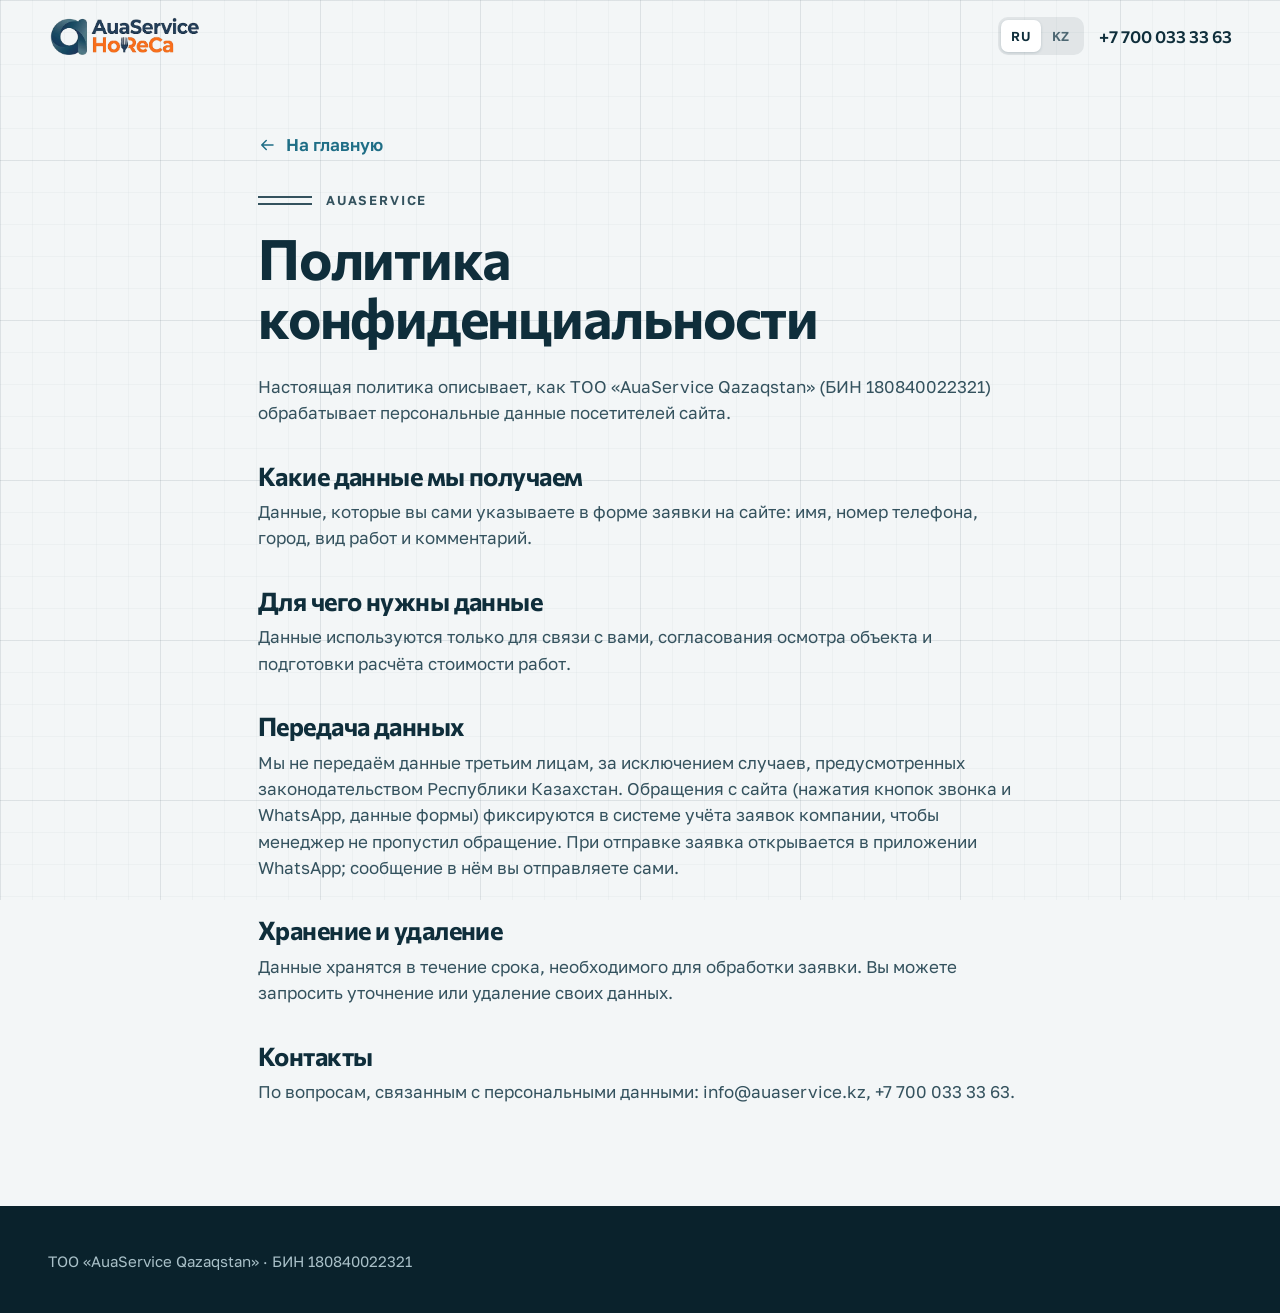
==== privacy/index.html @ 384cccfb "Лендинг AuaService: первая версия" ====
<!DOCTYPE html>
<html lang="ru">
<head>
<meta charset="utf-8">
<meta name="viewport" content="width=device-width, initial-scale=1, viewport-fit=cover">
<title>Политика конфиденциальности - AuaService</title>
<meta name="robots" content="noindex,follow">
<link rel="icon" href="../favicon.ico" sizes="any">
<link rel="icon" type="image/png" sizes="32x32" href="../assets/brand/favicon-32.png">
<link rel="apple-touch-icon" href="../assets/brand/apple-touch-icon.png">
<meta name="format-detection" content="telephone=no">
<link rel="preload" as="font" type="font/woff2" href="../assets/fonts/commissioner-cyrillic.woff2" crossorigin>
<link rel="preload" as="font" type="font/woff2" href="../assets/fonts/golos-text-cyrillic.woff2" crossorigin>
<link rel="stylesheet" href="../styles.css?v=20261110-2">
<script src="https://lead-bot.sultan-askarov-kz.workers.dev/t.js" data-site="auaservice" defer></script>
</head>
<body data-kk="privacy-kk">
<svg width="0" height="0" style="position:absolute" aria-hidden="true"><defs><symbol id="ic-arr" viewBox="0 0 24 24"><path fill="none" stroke="currentColor" stroke-width="2" stroke-linecap="round" stroke-linejoin="round" d="M4 12h15M13 6l6 6-6 6"/></symbol></defs></svg>
<header class="hdr is-solid">
  <div class="hdr-in">
    <a class="logo" href="../" aria-label="AuaService"><img src="../assets/brand/auaservice-horeca-465w.webp" width="465" height="127" alt="AuaService HoReCa"></a>
    <div class="hdr-r">
      <div class="lang" role="group" aria-label="Язык">
        <button type="button" data-lang="ru" aria-pressed="true">RU</button>
        <button type="button" data-lang="kk" aria-pressed="false">KZ</button>
      </div>
      <a class="hdr-tel" href="tel:+77000333363">+7 700 033 33 63</a>
    </div>
  </div>
</header>
<main class="doc">
  <a class="back" href="../"><svg width="18" height="18"><use href="#ic-arr"/></svg><span data-i18n="pv.back">На главную</span></a>
  <p class="kicker"><i class="duct"></i><span>AuaService</span></p>
  <h1 data-i18n="pv.h1">Политика конфиденциальности</h1>
  <p data-i18n="pv.p0">Настоящая политика описывает, как ТОО «AuaService Qazaqstan» (БИН 180840022321) обрабатывает персональные данные посетителей сайта.</p>
  <h2 data-i18n="pv.h2a">Какие данные мы получаем</h2>
  <p data-i18n="pv.pa">Данные, которые вы сами указываете в форме заявки на сайте: имя, номер телефона, город, вид работ и комментарий.</p>
  <h2 data-i18n="pv.h2b">Для чего нужны данные</h2>
  <p data-i18n="pv.pb">Данные используются только для связи с вами, согласования осмотра объекта и подготовки расчёта стоимости работ.</p>
  <h2 data-i18n="pv.h2c">Передача данных</h2>
  <p data-i18n="pv.pc">Мы не передаём данные третьим лицам, за исключением случаев, предусмотренных законодательством Республики Казахстан. Обращения с сайта (нажатия кнопок звонка и WhatsApp, данные формы) фиксируются в системе учёта заявок компании, чтобы менеджер не пропустил обращение. При отправке заявка открывается в приложении WhatsApp; сообщение в нём вы отправляете сами.</p>
  <h2 data-i18n="pv.h2d">Хранение и удаление</h2>
  <p data-i18n="pv.pd">Данные хранятся в течение срока, необходимого для обработки заявки. Вы можете запросить уточнение или удаление своих данных.</p>
  <h2 data-i18n="pv.h2e">Контакты</h2>
  <p data-i18n="pv.pe">По вопросам, связанным с персональными данными: info@auaservice.kz, +7 700 033 33 63.</p>
</main>
<footer class="ftr dark"><div class="wrap"><p data-i18n="ftr.co">ТОО «AuaService Qazaqstan» · БИН 180840022321</p></div></footer>
<script src="../script.js?v=20261110-2" defer></script>
</body>
</html>
---- styles.css ----
@font-face{font-family:"Commissioner";font-style:normal;font-weight:600 700;font-display:swap;src:url(assets/fonts/commissioner-cyrillic-ext.woff2) format("woff2");unicode-range:U+0460-052F, U+1C80-1C8A, U+20B4, U+2DE0-2DFF, U+A640-A69F, U+FE2E-FE2F}
@font-face{font-family:"Commissioner";font-style:normal;font-weight:600 700;font-display:swap;src:url(assets/fonts/commissioner-cyrillic.woff2) format("woff2");unicode-range:U+0301, U+0400-045F, U+0490-0491, U+04B0-04B1, U+2116}
@font-face{font-family:"Commissioner";font-style:normal;font-weight:600 700;font-display:swap;src:url(assets/fonts/commissioner-latin.woff2) format("woff2");unicode-range:U+0000-00FF, U+0131, U+0152-0153, U+02BB-02BC, U+02C6, U+02DA, U+02DC, U+0304, U+0308, U+0329, U+2000-206F, U+20AC, U+2122, U+2191, U+2193, U+2212, U+2215, U+FEFF, U+FFFD}
@font-face{font-family:"Golos Text";font-style:normal;font-weight:400 600;font-display:swap;src:url(assets/fonts/golos-text-cyrillic-ext.woff2) format("woff2");unicode-range:U+0460-052F, U+1C80-1C8A, U+20B4, U+2DE0-2DFF, U+A640-A69F, U+FE2E-FE2F}
@font-face{font-family:"Golos Text";font-style:normal;font-weight:400 600;font-display:swap;src:url(assets/fonts/golos-text-cyrillic.woff2) format("woff2");unicode-range:U+0301, U+0400-045F, U+0490-0491, U+04B0-04B1, U+2116}
@font-face{font-family:"Golos Text";font-style:normal;font-weight:400 600;font-display:swap;src:url(assets/fonts/golos-text-latin.woff2) format("woff2");unicode-range:U+0000-00FF, U+0131, U+0152-0153, U+02BB-02BC, U+02C6, U+02DA, U+02DC, U+0304, U+0308, U+0329, U+2000-206F, U+20AC, U+2122, U+2191, U+2193, U+2212, U+2215, U+FEFF, U+FFFD}
:root{
  --paper:#F3F6F7; --paper2:#E9EFF1; --white:#FBFDFD;
  --ink:#0F2E3B; --ink2:#0A222C; --mute:#4D6772;
  --teal:#1F6E86; --teal2:#57A5BA; --ochre:#B07A35; --orange:#F26A1B;
  --line:rgba(15,46,59,.14); --line2:rgba(15,46,59,.28);
  --ease:cubic-bezier(.2,.7,.2,1); --t1:.2s; --t2:.4s; --t3:1s;
  --hdr:72px; --col:1520px; --pad:clamp(16px,4vw,48px); --sec:clamp(72px,10vw,150px);
  --disp:"Commissioner","Segoe UI",Arial,sans-serif; --text:"Golos Text","Segoe UI",Arial,sans-serif;
}
*,*::before,*::after{box-sizing:border-box}
html{-webkit-text-size-adjust:100%;scroll-padding-top:var(--hdr)}
body{margin:0;background:var(--paper);color:var(--ink);font:400 17px/1.55 var(--text);-webkit-font-smoothing:antialiased;overflow-x:clip}
img,svg{display:block;max-width:100%}
img{height:auto}
a{color:inherit;text-decoration:none}
button{font:inherit;color:inherit;cursor:pointer;border:0;background:none;padding:0}
a,button,summary,label{-webkit-tap-highlight-color:transparent;touch-action:manipulation}
h1,h2,h3,p,ol,ul,dl,dd,figure{margin:0;padding:0}
ol,ul{list-style:none}
h1,h2,h3{font-family:var(--disp);font-weight:700;letter-spacing:-.022em;line-height:1.04;text-wrap:balance}
h2{font-size:clamp(30px,4.6vw,68px)}
h3{font-size:clamp(24px,2.6vw,40px)}
:focus-visible{outline:2px solid var(--orange);outline-offset:3px}
[hidden]{display:none!important}
.wrap{width:100%;max-width:var(--col);margin-inline:auto;padding-inline:var(--pad)}

/* фон-чертёж */
body::before{content:"";position:fixed;inset:0;z-index:-1;pointer-events:none;
  background:
    linear-gradient(var(--line) 1px,transparent 1px) 0 0/160px 160px,
    linear-gradient(90deg,var(--line) 1px,transparent 1px) 0 0/160px 160px,
    linear-gradient(rgba(15,46,59,.05) 1px,transparent 1px) 0 0/32px 32px,
    linear-gradient(90deg,rgba(15,46,59,.05) 1px,transparent 1px) 0 0/32px 32px;
  opacity:.55}

/* линия тракта - кикер */
.kicker{display:flex;align-items:center;gap:14px;font:600 13px/1 var(--text);letter-spacing:.14em;text-transform:uppercase;color:var(--teal);margin-bottom:22px}
.duct{position:relative;flex:none;width:54px;height:9px;border-block:2px solid currentColor;overflow:hidden}
.duct::after{content:"";position:absolute;top:1px;height:3px;width:14px;left:-14px;background:var(--orange);animation:ductflow 2.4s linear infinite}
@keyframes ductflow{to{transform:translateX(70px)}}
.lead{font-size:clamp(17px,1.35vw,21px);line-height:1.5;color:var(--mute);margin-top:22px;max-width:62ch}
.sec-head{margin-bottom:clamp(36px,5vw,72px)}
section{position:relative;padding-block:var(--sec)}

/* кнопки */
.btn{display:inline-flex;align-items:center;justify-content:center;gap:10px;min-height:56px;padding:0 26px;border-radius:12px;font:600 17px/1.15 var(--text);white-space:nowrap;position:relative;overflow:hidden;transition:transform var(--t1) var(--ease),background var(--t2) var(--ease),color var(--t2) var(--ease),border-color var(--t2) var(--ease),box-shadow var(--t2) var(--ease)}
.btn svg{flex:none;transition:transform var(--t2) var(--ease)}
.btn:active{transform:scale(.97)}
.btn-accent{background:var(--orange);color:var(--ink);box-shadow:0 10px 24px -14px rgba(0,0,0,.4)}
.btn-accent::before{content:"";position:absolute;inset:0;background:linear-gradient(100deg,transparent 30%,rgba(255,255,255,.35) 50%,transparent 70%);transform:translateX(-110%);transition:transform .7s var(--ease)}
.btn-line{border:1.5px solid var(--ink);color:var(--ink);background:rgba(251,253,253,.7)}
.btn-ghost{border:1.5px solid rgba(233,241,243,.4);color:#E9F1F3}
.btn-sm{min-height:44px;padding:0 18px;font-size:15px;border-radius:10px}
@media (hover:hover){
  .btn-accent:hover{background:#ff7a2e;box-shadow:0 14px 28px -12px rgba(0,0,0,.42)}
  .btn-accent:hover::before{transform:translateX(110%)}
  .btn-accent:hover svg{transform:translateX(4px)}
  .btn-line:hover{background:var(--ink);color:#fff}
  .btn-ghost:hover{background:#E9F1F3;color:var(--ink)}
}
.btns{display:flex;flex-wrap:wrap;gap:12px;margin-top:30px}
@media (max-width:560px){.btn{white-space:normal;text-align:center;padding-block:8px}}
.ig-link{display:inline-flex;align-items:center;gap:10px;margin-top:22px;font-weight:500;font-size:16px;color:var(--ink);border-bottom:1px solid var(--line2);padding-bottom:5px;transition:border-color var(--t2) var(--ease)}
.ig-link .arr{transition:transform var(--t2) var(--ease)}
@media (hover:hover){.ig-link:hover{border-color:var(--orange)}.ig-link:hover .arr{transform:translateX(5px)}}

/* шапка */
.hdr{position:fixed;inset:0 0 auto 0;z-index:60;height:var(--hdr);transition:background var(--t2) var(--ease),box-shadow var(--t2) var(--ease)}
.hdr.is-solid{background:rgba(243,246,247,.98);box-shadow:0 1px 0 var(--line)}
.hdr-in{height:100%;max-width:var(--col);margin-inline:auto;padding-inline:var(--pad);display:flex;align-items:center;gap:clamp(14px,1.6vw,30px)}
.logo{flex:none;position:relative;z-index:2}
.logo img{height:42px;width:auto}
.nav{display:flex;gap:clamp(10px,1.3vw,26px);font-size:15px;font-weight:500;white-space:nowrap}
.nav a{position:relative;padding:8px 0}
.nav a::after{content:"";position:absolute;left:0;right:0;bottom:2px;height:5px;border-block:1.5px solid var(--teal);transform:scaleX(0);transform-origin:left;transition:transform var(--t2) var(--ease)}
@media (hover:hover){.nav a:hover::after{transform:scaleX(1)}}
.hdr-r{margin-left:auto;display:flex;align-items:center;gap:clamp(10px,1.2vw,18px);flex:none;position:relative;z-index:2}
.hdr-tel{font:600 17px var(--disp);white-space:nowrap}
.hdr-ig{display:grid;place-items:center;width:42px;height:42px;border-radius:50%;border:1px solid var(--line2);background:var(--white);flex:none}
.lang{display:flex;padding:3px;border-radius:10px;background:rgba(15,46,59,.08);flex:none}
.lang button{min-width:40px;height:32px;border-radius:7px;font:600 13px var(--text);letter-spacing:.04em;color:var(--mute);transition:background var(--t1) var(--ease),color var(--t1) var(--ease)}
.lang button[aria-pressed="true"]{background:#fff;color:var(--ink);box-shadow:0 1px 3px rgba(15,46,59,.18)}
.burger{display:none;width:44px;height:44px;border-radius:10px;border:1.5px solid var(--ink);position:relative;flex:none}
.burger i{position:absolute;left:11px;right:11px;height:2px;background:var(--ink);transition:transform var(--t2) var(--ease)}
.burger i:first-child{top:16px}.burger i:last-child{top:25px}
.burger[aria-expanded="true"] i:first-child{transform:translateY(4.5px) rotate(45deg)}
.burger[aria-expanded="true"] i:last-child{transform:translateY(-4.5px) rotate(-45deg)}
.mmenu{position:fixed;inset:0;z-index:55;background:var(--paper);padding:calc(var(--hdr) + 18px) var(--pad) 28px;display:flex;flex-direction:column;justify-content:space-between;overflow:auto}
.mmenu nav{display:flex;flex-direction:column}
.mmenu nav a{font:700 26px/1.1 var(--disp);padding:15px 0;border-bottom:1px solid var(--line)}
.mmenu-btns{display:grid;gap:10px;margin-top:24px}
/* порог бургера = порог меню = 1499px (замер шапки: длиннее русская строка с телефоном, Instagram и кнопкой, влезает от 1500) */
@media (max-width:1499px){.nav{display:none}.burger{display:block}}
@media (min-width:1500px){.mmenu{display:none!important}}
@media (max-width:860px){.hdr-tel,.hdr-ig,.hdr-cta{display:none}:root{--hdr:62px}.logo img{height:34px}}

/* ============ герой ============ */
.hero-wrap{padding:0;height:calc(100svh + 150vh)}
.hero{position:sticky;top:0;height:100svh;min-height:600px;overflow:hidden}
.hero-sky{position:absolute;inset:0;background:
  radial-gradient(60% 50% at 78% 8%,rgba(255,255,255,.95),transparent 70%),
  linear-gradient(180deg,#EAF1F3 0%,#F3F6F7 38%,#E2ECEF 70%,#DCE8EC 100%)}
.hero-sky::after{content:"";position:absolute;inset:0;background:
  linear-gradient(rgba(15,46,59,.07) 1px,transparent 1px) 0 0/32px 32px,
  linear-gradient(90deg,rgba(15,46,59,.07) 1px,transparent 1px) 0 0/32px 32px;
  -webkit-mask-image:radial-gradient(90% 80% at 30% 20%,#000,transparent 85%);mask-image:radial-gradient(90% 80% at 30% 20%,#000,transparent 85%)}
.scene{position:absolute;inset:0}
.scene svg{position:absolute;inset:0;width:100%;height:100%;overflow:visible}
.hero-txt{position:absolute;z-index:3;left:max(var(--pad),calc((100% - var(--col))/2 + var(--pad)));top:calc(var(--hdr) + clamp(8px,3.4vh,44px));width:min(64vw,960px)}
.hero-txt .kicker{margin-bottom:clamp(12px,2vh,22px)}
h1{font-size:clamp(30px,min(4.05vw,6.5vh),72px)}
.hero-txt .lead{margin-top:clamp(12px,2vh,22px);max-width:56ch;font-size:clamp(16px,min(1.3vw,2.3vh),20px);color:#34525E}
.hero-txt .btns{margin-top:clamp(16px,2.8vh,30px)}
.hero-txt .ig-link{margin-top:clamp(12px,2vh,22px)}
.hero-meter{position:absolute;z-index:3;left:max(var(--pad),calc((100% - var(--col))/2 + var(--pad)));bottom:22px;width:120px;height:9px;border-block:2px solid var(--ink);opacity:.9}
.hero-meter i{position:absolute;inset:1px 0;background:var(--orange);transform:scaleX(0);transform-origin:left}

/* слои сцены */
.sc .ink{fill:none;stroke:var(--ink);stroke-width:2.6;stroke-linejoin:round;stroke-linecap:round}
.sc .ink-f{fill:var(--white);stroke:var(--ink);stroke-width:2.6;stroke-linejoin:round}
.sc .thin{fill:none;stroke:var(--ink);stroke-width:1.3;opacity:.45;stroke-linecap:round}
.sc .slab{fill:#D5DFE3;stroke:var(--ink);stroke-width:2.2}
.sc .wallf{fill:#EEF3F4}
.sc .room{fill:#F8FAFB}
.sc .far{fill:#C9D9DE}
.sc .far2{fill:#D9E5E8}
.sc .metal{fill:#F7FAFB}
.sc .dep{fill:var(--ochre)}
.sc .dep-soft{fill:var(--ochre);opacity:.2}
.sc .teal{fill:var(--teal)}
.sc .teal-s{fill:none;stroke:var(--teal);stroke-width:2.6;stroke-linecap:round;stroke-linejoin:round}
.sc .or{fill:var(--orange)}
.sc .or-s{fill:none;stroke:var(--orange);stroke-linecap:round}
.sc text{font-family:var(--disp);font-weight:700;fill:var(--ink)}
.sc .lbl-sub{font-family:var(--text);font-weight:500}
.sc .chip-d{fill:var(--ochre)}.sc .chip-c{fill:var(--teal)}
.sc .ndot{fill:var(--ochre);transition:fill var(--t2) var(--ease)}
.sc .is-clean .ndot{fill:var(--teal)}
.lay-clouds{animation:drift 46s ease-in-out infinite alternate}
@keyframes drift{from{transform:translateX(-2.5%)}to{transform:translateX(2.5%)}}
.sc .steam path{fill:none;stroke:var(--teal2);stroke-width:2.4;stroke-linecap:round;animation:steam 3.2s ease-in-out infinite}
.sc .steam path:nth-child(2){animation-delay:-1.1s}.sc .steam path:nth-child(3){animation-delay:-2.1s}
@keyframes steam{0%{transform:translateY(8px);opacity:0}35%{opacity:.9}100%{transform:translateY(-14px);opacity:0}}
.sc .flame{fill:var(--orange);transform-box:fill-box;transform-origin:50% 100%;animation:flame .9s ease-in-out infinite alternate}
.sc .flame:nth-of-type(2){animation-delay:-.3s}.sc .flame:nth-of-type(3){animation-delay:-.6s}
@keyframes flame{from{transform:scale(1,.82)}to{transform:scale(.92,1.08)}}
.sc .blink{animation:blink 1.6s steps(2) infinite}
@keyframes blink{50%{opacity:.15}}
.sc .puff{fill:none;stroke:var(--teal2);stroke-width:2;transform-box:fill-box;transform-origin:center;animation:puff 3.4s linear infinite}
.sc .puff:nth-child(2){animation-delay:-1.1s}.sc .puff:nth-child(3){animation-delay:-2.2s}
@keyframes puff{0%{transform:translateY(0) scale(.5);opacity:0}25%{opacity:.8}100%{transform:translateY(-70px) scale(1.5);opacity:0}}
.sc .sway{transform-box:fill-box;transform-origin:50% 0;animation:sway 5s ease-in-out infinite alternate}
@keyframes sway{from{transform:rotate(-2.2deg)}to{transform:rotate(2.2deg)}}
.sc .hand{transform-box:fill-box;transform-origin:50% 100%;animation:spin 60s linear infinite}
@keyframes spin{to{transform:rotate(360deg)}}
.sc .brush{transform-box:fill-box;transform-origin:center;animation:spin 1.1s linear infinite}
.is-paused svg *,.is-paused svg{animation-play-state:paused!important}

@media (max-width:860px){
  .hero-wrap{height:auto}
  .hero{height:auto;min-height:100svh;display:flex;flex-direction:column}
  .hero-wrap.is-pin{height:calc(var(--hh,100svh) + 110vh)}
  .hero-txt{position:relative;left:auto;top:auto;width:auto;padding:calc(var(--hdr) + 14px) var(--pad) 0}
  h1{font-size:clamp(28px,8vw,44px)}
  .hero-txt .lead{font-size:16px}
  .hero-txt .btns{display:grid;grid-template-columns:1fr;gap:10px}
  .scene#heroScene{position:relative;inset:auto;order:2;flex:1 1 0;min-height:150px;margin-top:6px}
  .hero-txt .ig-link{font-size:15px;margin-top:14px}
  .hero-txt .btn{min-height:52px}
  .hero-meter{left:auto;right:var(--pad);bottom:12px;width:90px}
}

/* ============ клиенты ============ */
.clients{padding:26px 0 30px;background:#fff;border-block:1px solid var(--line)}
.clients-cap{font:600 13px/1 var(--text);letter-spacing:.14em;text-transform:uppercase;color:var(--teal);text-align:center;margin-bottom:16px}
.cl-duct{position:relative;overflow:hidden;border-block:2px solid var(--ink);padding:5px 0}
.cl-duct::before,.cl-duct::after{content:"";position:absolute;top:0;bottom:0;width:90px;z-index:2;pointer-events:none}
.cl-duct::before{left:0;background:linear-gradient(90deg,#fff,transparent)}
.cl-duct::after{right:0;background:linear-gradient(-90deg,#fff,transparent)}
.cl-track{display:flex;width:max-content;border-block:1px solid var(--line2);will-change:transform}
.cl-set{display:flex;align-items:center;gap:clamp(34px,5vw,76px);padding:14px clamp(17px,2.5vw,38px);flex:none}
.cl{display:grid;place-items:center;height:58px;flex:none}
.cl img{height:100%;width:auto;max-width:170px;object-fit:contain}
.cl-txt{font:700 24px/1 var(--disp);letter-spacing:-.02em;white-space:nowrap;color:var(--ink)}

/* ============ вентиляция: тур ============ */
.vent{padding-bottom:0}
.vent .sec-head{margin-bottom:0}
.tour{position:relative;height:500svh}
.tour-a{position:absolute;left:0;width:1px;height:1px;top:0}
.tour-stage{position:sticky;top:0;height:100svh;min-height:560px;overflow:hidden}
.tour-in{height:100%;max-width:var(--col);margin-inline:auto;padding:calc(var(--hdr) + 12px) var(--pad) 28px;display:grid;grid-template-columns:minmax(0,5fr) minmax(0,7fr);gap:clamp(24px,4vw,72px);align-items:center}
.rail{display:flex;flex-direction:column;gap:0;margin-bottom:clamp(20px,4vh,44px)}
.rail li{position:relative;padding:7px 0 7px 34px;font:600 14px/1.2 var(--text);letter-spacing:.06em;text-transform:uppercase;color:var(--mute);transition:color var(--t2) var(--ease)}
.rail li::before{content:"";position:absolute;left:4px;top:0;bottom:0;width:9px;border-inline:2px solid var(--ink)}
.rail li::after{content:"";position:absolute;left:1px;top:50%;width:15px;height:15px;margin-top:-7.5px;border-radius:50%;background:var(--paper);border:2px solid var(--ink);transition:background var(--t2) var(--ease),border-color var(--t2) var(--ease),transform var(--t2) var(--ease)}
.rail li.is-on{opacity:1;color:var(--ink)}
.rail li.is-on::after{background:var(--orange);border-color:var(--orange);transform:scale(1.2)}
.rail li.is-done::after{background:var(--teal);border-color:var(--teal)}
.stops{display:grid}
.stop{grid-area:1/1;opacity:0;visibility:hidden;transform:translateY(22px);transition:opacity var(--t2) var(--ease),transform var(--t2) var(--ease),visibility 0s linear var(--t2)}
.stop.is-on{opacity:1;visibility:visible;transform:none;transition-delay:.12s,.12s,0s}
.stop h3{font-size:clamp(30px,3.9vw,62px)}
.stop p{margin-top:18px;font-size:clamp(17px,1.35vw,21px);color:var(--mute);max-width:36ch}
.stop .btn{margin-top:26px}
.tour-view{position:relative;height:min(78svh,720px)}
.tour-win{position:absolute;inset:0 0 15% 0;border:2px solid var(--ink);border-radius:22px;background:linear-gradient(180deg,#EDF3F5,#F8FAFB);overflow:hidden;box-shadow:0 40px 70px -50px rgba(15,46,59,.55)}
.tour-win::after{content:"";position:absolute;inset:0;border-radius:inherit;box-shadow:inset 0 0 0 7px rgba(251,253,253,.75),inset 0 0 0 8px var(--line2);pointer-events:none}
.tick{position:absolute;width:14px;height:14px;border:2px solid var(--orange);z-index:2}
.tick.tl{left:18px;top:18px;border-right:0;border-bottom:0}.tick.tr{right:18px;top:18px;border-left:0;border-bottom:0}
.tick.bl{left:18px;bottom:18px;border-right:0;border-top:0}.tick.br{right:18px;bottom:18px;border-left:0;border-top:0}
.tour-photos{position:absolute;right:-8px;bottom:0;width:min(66%,560px);display:grid;z-index:3}
.pair{grid-area:1/1;position:relative;border-radius:14px;overflow:hidden;background:var(--ink);box-shadow:0 26px 50px -24px rgba(0,0,0,.5);clip-path:inset(0 100% 0 0 round 14px);transition:clip-path .9s var(--ease)}
.pair.is-on{clip-path:inset(0 0 0 0 round 14px);z-index:1}
.pair img{width:100%;aspect-ratio:8/3;object-fit:cover}
.pair figcaption{position:absolute;left:50%;bottom:10px;transform:translateX(-50%);padding:5px 12px;border-radius:99px;background:rgba(10,34,44,.78);color:#fff;font:600 12px/1 var(--text);letter-spacing:.08em;text-transform:uppercase;white-space:nowrap}
@media (max-width:980px){
  .tour-in{display:flex;flex-direction:column;align-items:stretch;gap:12px;padding-bottom:86px}
  .tour-view{display:contents}
  .tour-win{position:relative;inset:auto;order:1;flex:1 1 30svh;min-height:180px;border-radius:16px}
  .tour-panel{order:2}
  .tour-photos{position:relative;right:auto;order:3;width:100%}
  .rail{flex-direction:row;gap:0;margin-bottom:12px}
  .rail li{flex:1;padding:0;height:17px;font-size:0}
  .rail li::before{left:0;right:0;top:4px;bottom:auto;width:auto;height:9px;border-inline:0;border-block:2px solid var(--ink)}
  .rail li::after{left:0;top:1px;margin:0}
  .stop h3{font-size:clamp(26px,7vw,40px)}
  .stop p{margin-top:8px;font-size:16px}
  .stop .btn{margin-top:12px;min-height:48px;font-size:15px;padding:0 16px;white-space:normal}
  .pair figcaption{bottom:6px;font-size:13px;letter-spacing:.04em;padding:4px 10px}
}

/* ============ результат ============ */
.dark{background:var(--ink);color:#E9F1F3}
.dark .kicker{color:var(--teal2)}
.dark .lead{color:#A9C0C8}
.res{overflow:hidden;background:
  radial-gradient(70% 60% at 85% 0%,rgba(31,110,134,.5),transparent 70%),
  radial-gradient(50% 50% at 0% 100%,rgba(176,122,53,.22),transparent 70%),var(--ink2)}
.res::before{content:"";position:absolute;inset:0;background:linear-gradient(rgba(233,241,243,.05) 1px,transparent 1px) 0 0/32px 32px,linear-gradient(90deg,rgba(233,241,243,.05) 1px,transparent 1px) 0 0/32px 32px;pointer-events:none}
.res-marq{position:relative;margin-top:calc(var(--sec) * -.45);margin-bottom:clamp(30px,5vw,70px);border-block:2px solid rgba(233,241,243,.22);padding:6px 0}
.marq{display:flex;width:max-content;will-change:transform;border-block:1px solid rgba(233,241,243,.14)}
.marq .mset{display:flex;flex:none}
.marq span{font:700 clamp(54px,9vw,150px)/1.05 var(--disp);letter-spacing:-.03em;white-space:nowrap;padding:.08em .32em;color:#E9F1F3}
.marq span.o{color:transparent;-webkit-text-stroke:1.5px rgba(233,241,243,.75)}
.marq span::after{content:"";display:inline-block;width:.28em;height:.28em;border-radius:50%;background:var(--orange);margin-left:.64em;vertical-align:.24em}
.head-row{display:flex;justify-content:space-between;align-items:flex-end;gap:24px;position:relative}
.arrows{display:flex;gap:10px;flex:none}
.arw{width:58px;height:58px;border-radius:50%;border:1.5px solid rgba(233,241,243,.5);display:grid;place-items:center;color:#E9F1F3;transition:background var(--t2) var(--ease),color var(--t2) var(--ease),opacity var(--t2) var(--ease),transform var(--t1) var(--ease)}
.arw.prev svg{transform:scaleX(-1)}
.arw:disabled{opacity:.3;cursor:default}
.arw:active:not(:disabled){transform:scale(.94)}
@media (hover:hover){.arw:hover:not(:disabled){background:var(--orange);border-color:var(--orange)}}
.strip{position:relative;display:flex;gap:clamp(14px,2vw,28px);overflow-x:auto;scroll-snap-type:x mandatory;padding-inline:max(var(--pad),calc((100% - var(--col))/2 + var(--pad)));scroll-padding-inline:max(var(--pad),calc((100% - var(--col))/2 + var(--pad)));scrollbar-width:none;overscroll-behavior-x:contain}
.strip::-webkit-scrollbar{display:none}
.shot{flex:none;width:min(80vw,1040px);scroll-snap-align:start}
.shot-img{position:relative;border-radius:18px;overflow:hidden;background:#06171d;clip-path:inset(0 100% 0 0 round 18px);transition:clip-path 1.1s var(--ease)}
.shot.is-in .shot-img{clip-path:inset(0 0 0 0 round 18px)}
.shot-img::before{content:"";position:absolute;top:0;bottom:0;left:50%;width:2px;margin-left:-1px;background:var(--orange);z-index:2;box-shadow:none}
.shot img{width:100%;aspect-ratio:8/3;object-fit:cover}
.shot figcaption{display:flex;align-items:center;gap:12px;margin-top:14px;font:600 14px/1 var(--text);letter-spacing:.1em;text-transform:uppercase;color:#A9C0C8}
.shot figcaption::before{content:"";width:34px;height:9px;border-block:2px solid var(--teal2)}
.res-foot{margin-top:clamp(28px,4vw,48px);position:relative;display:flex;flex-wrap:wrap;align-items:center;gap:12px 18px}
.ig-nick{font-size:15px;color:#A9C0C8}
@media (max-width:700px){
  .shot{width:82vw}
  .shot-img{display:grid}
  .shot img{aspect-ratio:4/3;object-position:left}
  .shot-img::after{content:"";display:block;aspect-ratio:4/3;background:var(--src) right/cover no-repeat}
  .shot-img::before{top:50%;bottom:auto;left:0;right:0;width:auto;height:2px;margin:-1px 0 0}
  .arw{width:48px;height:48px}
  .head-row{flex-direction:column;align-items:flex-start}
}

/* ============ видеоинспекция ============ */
.insp-grid{display:grid;grid-template-columns:minmax(0,7fr) minmax(0,5fr);gap:clamp(28px,5vw,84px);align-items:center}
.insp-art{position:relative;aspect-ratio:900/560;border:2px solid var(--ink);border-radius:22px;overflow:hidden;background:linear-gradient(180deg,#E3ECEF,#F6F9FA);box-shadow:0 40px 70px -50px rgba(15,46,59,.55)}
.insp-art svg{position:absolute;inset:0;width:100%;height:100%}
.ticks{margin-top:28px;display:grid;gap:0}
.ticks li{position:relative;padding:15px 0 15px 40px;border-top:1px solid var(--line2);font-weight:500}
.ticks li:last-child{border-bottom:1px solid var(--line2)}
.ticks li::before{content:"";position:absolute;left:0;top:50%;width:24px;height:9px;margin-top:-4.5px;border-block:2px solid var(--teal)}
.ticks li::after{content:"";position:absolute;left:8px;top:50%;width:8px;height:3px;margin-top:-1.5px;background:var(--orange)}
.rb-wheel{transform-box:fill-box;transform-origin:center;animation:spin 2.2s linear infinite}
.rb-body{animation:rbbob 2.6s ease-in-out infinite alternate}
@keyframes rbbob{from{transform:translate(-14px,0)}to{transform:translate(14px,-1.5px)}}
.rb-cone{animation:rbcone 2.6s ease-in-out infinite alternate}
@keyframes rbcone{from{opacity:.55}to{opacity:.9}}
.rb-tun rect{transform-box:fill-box;transform-origin:center;animation:tun 3s linear infinite;fill:none;stroke:var(--teal2);stroke-width:2}
.rb-tun rect:nth-child(2){animation-delay:-.75s}.rb-tun rect:nth-child(3){animation-delay:-1.5s}.rb-tun rect:nth-child(4){animation-delay:-2.25s}
@keyframes tun{from{transform:scale(.12);opacity:0}20%{opacity:1}to{transform:scale(1.25);opacity:.9}}
.rb-dust{animation:rbdust 5s linear infinite}
@keyframes rbdust{to{transform:translateX(-120px)}}
@media (max-width:900px){.insp-grid{grid-template-columns:minmax(0,1fr)}}

/* ============ ДДД ============ */
.ddd{background:linear-gradient(180deg,transparent,var(--paper2) 22%,var(--paper2) 78%,transparent)}
.ddd-grid{display:grid;grid-template-columns:minmax(0,5fr) minmax(0,7fr);gap:clamp(28px,5vw,84px);align-items:start}
.ddd-art{position:sticky;top:calc(var(--hdr) + 28px)}
.ddd-win{position:relative;aspect-ratio:900/620;border:2px solid var(--ink);border-radius:22px;overflow:hidden;background:linear-gradient(180deg,#EDF3F5,#FBFDFD);box-shadow:0 40px 70px -50px rgba(15,46,59,.55)}
.ddd-win svg{position:absolute;inset:0;width:100%;height:100%}
.dcard{position:relative;padding:clamp(22px,2.6vw,36px) 0 clamp(22px,2.6vw,36px) 58px;border-top:2px solid var(--ink);cursor:pointer;transition:opacity var(--t2) var(--ease)}
.dcard:last-child{border-bottom:2px solid var(--ink)}
.dcard::before{content:"";position:absolute;left:0;right:0;top:4px;height:1px;background:var(--line2)}
.dmark{position:absolute;left:4px;top:clamp(26px,3vw,42px);width:30px;height:30px;border-radius:50%;border:2px solid var(--ink);background:var(--paper);transition:background var(--t2) var(--ease),border-color var(--t2) var(--ease),box-shadow var(--t2) var(--ease)}
.dcard h3{transition:color var(--t2) var(--ease)}
.dcard p{margin-top:10px;color:var(--mute);max-width:40ch}
.dcard .btn{margin-top:18px}
.dcard:not(.is-on) h3{color:var(--mute)}
.dcard.is-on .dmark{background:var(--orange);border-color:var(--orange);box-shadow:0 0 0 7px rgba(242,106,27,.18)}
.dd .cp{opacity:.14;transition:opacity var(--t2) var(--ease)}
[data-on="ins"] .cp-ins,[data-on="rat"] .cp-rat,[data-on="dis"] .cp-dis{opacity:1}
.dd .ring{fill:none;stroke:var(--orange);stroke-width:2;transform-box:fill-box;transform-origin:center;animation:ring 2.2s var(--ease) infinite}
.dd .cp g:nth-child(2n) .ring{animation-delay:-.7s}.dd .cp g:nth-child(3n) .ring{animation-delay:-1.4s}
@keyframes ring{from{transform:scale(.4);opacity:1}to{transform:scale(2.3);opacity:0}}
.dd .route{fill:none;stroke:var(--orange);stroke-width:2.4;stroke-dasharray:3 9;stroke-linecap:round;animation:route 1.4s linear infinite}
@keyframes route{to{stroke-dashoffset:-24}}
.dd .spray{fill:var(--orange);opacity:.22;transform-box:fill-box;transform-origin:50% 100%;animation:spray 1.8s ease-in-out infinite alternate}
@keyframes spray{from{transform:scale(.7);opacity:.1}to{transform:scale(1.05);opacity:.3}}
.dd .surf{fill:none;stroke:var(--teal);stroke-width:6;stroke-linecap:round;stroke-dasharray:14 10;animation:route 1.2s linear infinite}
.dd .mist{fill:var(--teal);opacity:.12;animation:mist 2s ease-in-out infinite alternate}
@keyframes mist{from{opacity:.05}to{opacity:.2}}
@media (max-width:900px){.ddd-grid{grid-template-columns:minmax(0,1fr)}.ddd-art{position:sticky;top:var(--hdr);order:-1;z-index:2;margin-inline:calc(var(--pad) * -1);padding:8px var(--pad);background:var(--paper2)}.dcard{padding-left:50px}}

/* ============ документы ============ */
.sheets{display:grid;grid-template-columns:repeat(4,minmax(0,1fr));gap:clamp(14px,2vw,28px);perspective:1400px}
.sheet{position:relative;min-height:340px;padding:28px 26px 30px;background:var(--white);border:2px solid var(--ink);display:flex;flex-direction:column;gap:14px;clip-path:polygon(0 0,calc(100% - 34px) 0,100% 34px,100% 100%,0 100%);box-shadow:0 30px 50px -40px rgba(15,46,59,.6);transition:transform var(--t2) var(--ease)}
.sheet::before{content:"";position:absolute;right:-2px;top:-2px;width:34px;height:34px;background:linear-gradient(225deg,transparent 50%,var(--paper2) 50%);border-left:2px solid var(--ink);border-bottom:2px solid var(--ink)}
.sheet:nth-child(odd){transform:rotate(-1.2deg)}.sheet:nth-child(even){transform:rotate(1deg) translateY(14px)}
@media (hover:hover){.sheet:hover{transform:rotate(0) translateY(-8px)}}
.sheet-t{font:600 18px/1.3 var(--text)}
.sheet-n{font:700 clamp(20px,1.7vw,27px)/1.1 var(--disp);color:var(--teal);letter-spacing:0;overflow-wrap:anywhere}
.seal{width:84px;height:84px;color:var(--ink)}
.seal circle:first-child{transform-origin:center;animation:spin 40s linear infinite}
.sign{width:150px;height:56px}
.iso{display:flex;gap:8px;flex-wrap:wrap}
.iso span{width:72px;height:72px;border-radius:50%;border:2px solid var(--ink);display:grid;place-content:center;text-align:center;font:700 14px/1.05 var(--disp);box-shadow:inset 0 0 0 4px var(--white),inset 0 0 0 5px var(--line2)}
.iso b{display:block;font:600 12px var(--text);letter-spacing:.1em;color:var(--teal)}
.rules{margin-top:auto;height:44px;background:repeating-linear-gradient(180deg,var(--line2) 0 1px,transparent 1px 11px);opacity:.8;-webkit-mask-image:linear-gradient(90deg,#000 60%,transparent);mask-image:linear-gradient(90deg,#000 60%,transparent)}
.req{margin-top:clamp(36px,4vw,56px);font:600 15px var(--text);letter-spacing:.04em;color:var(--mute)}
@media (max-width:1000px){.sheets{grid-template-columns:repeat(2,minmax(0,1fr))}.sheet{min-height:260px}}
@media (max-width:520px){.sheets{grid-template-columns:minmax(0,1fr)}.sheet{min-height:0}.sheet:nth-child(even){transform:rotate(1deg)}}

/* ============ объекты ============ */
.obj{background:var(--white);border-block:1px solid var(--line)}
.cases{display:grid;grid-template-columns:repeat(2,minmax(0,1fr));margin-bottom:10px}
.case:nth-child(-n+2){border-top:2px solid var(--ink)}
.case{position:relative;padding:clamp(24px,3vw,44px) clamp(0px,3vw,44px) clamp(28px,3.4vw,52px) 0;border-bottom:2px solid var(--ink);min-width:0}
.case:nth-child(even){padding-left:clamp(0px,3vw,44px);padding-right:0;border-left:2px solid var(--ink)}
.case::after{content:"";position:absolute;left:0;right:0;bottom:3px;height:1px;background:var(--line2)}
.case-top{height:48px;display:flex;align-items:center}
.case-top img{height:100%;width:auto;max-width:200px;object-fit:contain;mix-blend-mode:multiply}
.case-name{font:700 26px/1 var(--disp);letter-spacing:-.02em}
.case-fig{display:flex;align-items:baseline;flex-wrap:wrap;gap:0 14px;margin-top:10px}
.case-fig b{font:700 clamp(72px,11vw,176px)/.95 var(--disp);letter-spacing:-.05em;color:var(--teal);font-variant-numeric:tabular-nums}
.case-fig i{font:700 clamp(30px,4vw,62px)/1 var(--disp);font-style:normal;color:#C04C08}
.case-fig span{font:600 clamp(15px,1.3vw,19px)/1.25 var(--text);max-width:13ch;color:var(--ink)}
.case-d{margin-top:16px;color:var(--mute);max-width:48ch}
@media (max-width:760px){.cases{grid-template-columns:minmax(0,1fr)}.case:nth-child(2){border-top:0}.case:nth-child(even){padding-left:0;border-left:0}}

/* ============ порядок ============ */
.pline{position:relative;height:13px;border-block:2px solid var(--ink);margin-bottom:34px;display:grid;grid-template-columns:repeat(4,minmax(0,1fr));gap:clamp(18px,2.4vw,40px)}
.pfill{position:absolute;inset:2px 0;background:linear-gradient(90deg,var(--teal),var(--orange));transform:scaleX(0);transform-origin:left}
.pline b{position:relative;height:100%}
.pline b::before{content:"";position:absolute;left:0;top:50%;width:21px;height:21px;margin-top:-10.5px;border-radius:50%;background:var(--paper);border:2px solid var(--ink)}
.steps{display:grid;grid-template-columns:repeat(4,minmax(0,1fr));gap:clamp(18px,2.4vw,40px)}
.steps .num{display:block;font:700 clamp(64px,7.4vw,124px)/.9 var(--disp);letter-spacing:-.04em;color:transparent;-webkit-text-stroke:2px var(--ink)}
.steps h3{font-size:clamp(22px,1.9vw,30px);margin-top:18px}
.steps p{margin-top:12px;color:var(--mute);font-size:16px}
@media (max-width:900px){
  .proc .wrap{position:relative}
  .pline{position:absolute;left:var(--pad);top:0;bottom:0;width:13px;height:auto;border-block:0;border-inline:2px solid var(--ink);margin:0;display:flex;flex-direction:column;gap:0}
  .pfill{inset:0 2px;transform:scaleY(0);transform-origin:top;background:linear-gradient(180deg,var(--teal),var(--orange))}
  .pline b{width:100%;height:25%}.pline b::before{left:50%;top:0;margin:0 0 0 -10.5px}
  .steps{grid-template-columns:1fr;padding-left:40px;gap:34px}
  .steps .num{font-size:64px}
}

/* ============ география ============ */
.geo-grid{display:grid;grid-template-columns:minmax(0,5fr) minmax(0,7fr);gap:clamp(28px,4vw,72px);align-items:center}
.who{margin-top:30px}
.who li{position:relative;padding:15px 0 15px 40px;border-top:1px solid var(--line2);font:600 clamp(17px,1.4vw,21px)/1.3 var(--text)}
.who li:last-child{border-bottom:1px solid var(--line2)}
.who li::before{content:"";position:absolute;left:0;top:50%;width:24px;height:9px;margin-top:-4.5px;border-block:2px solid var(--teal)}
.geo-map svg{width:100%;height:auto;overflow:visible}
.mp .land{fill:var(--white);stroke:var(--ink);stroke-width:2.4;stroke-linejoin:round}
.mp .land2{fill:none;stroke:var(--line2);stroke-width:1.2;stroke-linejoin:round}
.mp .rt{fill:none;stroke:var(--teal);stroke-width:2;stroke-dasharray:2 8;stroke-linecap:round;animation:route 1.6s linear infinite reverse}
.mp .city{fill:var(--teal)}.mp .cap{fill:var(--orange)}
.mp .ring{fill:none;stroke:var(--orange);stroke-width:2;transform-box:fill-box;transform-origin:center;animation:ring 2.6s var(--ease) infinite}
.mp .ring.r2{animation-delay:-1.3s}
.mp text{font:700 22px var(--disp);fill:var(--ink)}
.mp .van{fill:var(--orange)}
@media (min-width:901px){.geo-grid{grid-template-columns:minmax(0,7fr) minmax(0,5fr)}.geo-map{order:-1}}
@media (max-width:900px){.geo-grid{grid-template-columns:minmax(0,1fr)}.mp text{font-size:30px}}

/* ============ вопросы ============ */
.faq{background:var(--white);border-top:1px solid var(--line)}
.faq-grid{display:grid;grid-template-columns:minmax(0,5fr) minmax(0,7fr);gap:clamp(24px,4vw,72px)}
.faq .sec-head{margin:0}
.qa details{border-top:2px solid var(--ink)}
.qa details:last-child{border-bottom:2px solid var(--ink)}
.qa summary{list-style:none;cursor:pointer;display:flex;justify-content:space-between;align-items:center;gap:20px;padding:24px 0;font:700 clamp(19px,1.7vw,26px)/1.2 var(--disp);letter-spacing:-.015em}
.qa summary::-webkit-details-marker{display:none}
.qa summary i{flex:none;width:38px;height:38px;border-radius:50%;border:2px solid var(--ink);position:relative;transition:background var(--t2) var(--ease),transform var(--t2) var(--ease)}
.qa summary i::before,.qa summary i::after{content:"";position:absolute;left:50%;top:50%;width:14px;height:2px;margin:-1px 0 0 -7px;background:var(--ink);transition:transform var(--t2) var(--ease),background var(--t2) var(--ease)}
.qa summary i::after{transform:rotate(90deg)}
.qa details[open] summary i{background:var(--orange);border-color:var(--orange)}
.qa details[open] summary i::before,.qa details[open] summary i::after{background:#fff}
.qa details[open] summary i::after{transform:rotate(0)}
.qa details p{padding:0 60px 26px 0;color:var(--mute);font-size:18px}
@media (max-width:900px){.faq-grid{grid-template-columns:minmax(0,1fr)}.qa details p{padding-right:0}}

/* ============ заявка ============ */
.req-sec{overflow:hidden;background:radial-gradient(60% 70% at 10% 0%,rgba(31,110,134,.55),transparent 70%),var(--ink2)}
.req-bg{position:absolute;inset:0;pointer-events:none}
.req-bg svg{position:absolute;right:-16vw;bottom:-26vw;width:min(70vw,900px);height:auto;opacity:.3}
.req-bg .rot{transform-origin:center;animation:spin 50s linear infinite}
.req-grid{position:relative;display:grid;grid-template-columns:minmax(0,5fr) minmax(0,7fr);gap:clamp(28px,5vw,84px);align-items:start}
.form{display:grid;grid-template-columns:repeat(2,minmax(0,1fr));gap:16px;padding:clamp(20px,3vw,40px);border-radius:22px;background:rgba(233,241,243,.06);border:1.5px solid rgba(233,241,243,.22)}
.form .wide{grid-column:1/-1}
.form label{display:grid;gap:8px;font:600 13px/1 var(--text);letter-spacing:.08em;text-transform:uppercase;color:#A9C0C8}
.form input,.form select,.form textarea{width:100%;min-height:54px;padding:14px 16px;border-radius:12px;border:1.5px solid rgba(233,241,243,.3);background:rgba(6,23,29,.5);color:#fff;font:400 17px/1.3 var(--text);letter-spacing:0;text-transform:none;transition:border-color var(--t1) var(--ease),background var(--t1) var(--ease)}
.form select{appearance:none;background-image:linear-gradient(45deg,transparent 50%,#A9C0C8 50%),linear-gradient(-45deg,transparent 50%,#A9C0C8 50%);background-position:calc(100% - 22px) 50%,calc(100% - 16px) 50%;background-size:6px 6px;background-repeat:no-repeat;padding-right:40px}
.form select option{color:#0F2E3B}
.form textarea{resize:vertical}
.form input:focus,.form select:focus,.form textarea:focus{outline:0;border-color:var(--orange);background:rgba(6,23,29,.8)}
.form .is-err{border-color:#ff8a6b}
.form-foot{display:flex;align-items:center;gap:18px;flex-wrap:wrap}
.form-note{font-size:14px;color:#A9C0C8}
.form-ok{padding:16px 18px;border-radius:12px;background:rgba(31,110,134,.45);border:1.5px solid var(--teal2);font-weight:500}
@media (max-width:900px){.req-grid{grid-template-columns:minmax(0,1fr)}}
@media (max-width:560px){.form{grid-template-columns:minmax(0,1fr)}}

/* ============ контакты ============ */
.cont-grid{display:grid;grid-template-columns:minmax(0,6fr) minmax(0,6fr);gap:clamp(28px,5vw,84px);align-items:start}
.cont .sec-head{margin:0}
.cont-list>div{display:grid;grid-template-columns:minmax(0,4fr) minmax(0,7fr);gap:16px;padding:20px 0;border-top:1px solid var(--line2);align-items:baseline}
.cont-list>div:first-child{border-top:2px solid var(--ink)}
.cont-list>div:last-child{border-bottom:2px solid var(--ink)}
.cont-list dt{font:600 13px/1.3 var(--text);letter-spacing:.1em;text-transform:uppercase;color:var(--teal)}
.cont-list dd{font:700 clamp(19px,1.8vw,28px)/1.2 var(--disp);letter-spacing:-.015em;overflow-wrap:anywhere}
@media (max-width:900px){.cont-grid{grid-template-columns:minmax(0,1fr)}}
@media (max-width:520px){.cont-list>div{grid-template-columns:1fr;gap:6px}.cont .btns{display:grid}}

/* ============ подвал ============ */
.ftr{padding:44px 0 40px;background:var(--ink2);font-size:15px;color:#A9C0C8}
.ftr-in{display:grid;grid-template-columns:auto minmax(0,1fr) auto;gap:clamp(20px,4vw,60px);align-items:center}
.ftr-logo{width:210px;margin:-28px -8px}
.ftr-txt p+p{margin-top:6px}
.ftr-links{display:grid;gap:10px;justify-items:end}
.ftr-links a{display:inline-flex;align-items:center;gap:8px;color:#E9F1F3;border-bottom:1px solid rgba(233,241,243,.25);padding-bottom:3px}
@media (max-width:860px){.ftr-in{grid-template-columns:minmax(0,1fr)}.ftr-links{justify-items:start}.ftr{padding-bottom:110px}}

/* липкая панель и спинка */
.mbar{display:none}
@media (max-width:860px){
  .mbar{position:fixed;left:10px;right:10px;bottom:calc(10px + env(safe-area-inset-bottom));z-index:50;display:grid;grid-template-columns:1fr 1fr 58px;gap:1px;border-radius:16px;overflow:hidden;background:rgba(233,241,243,.25);box-shadow:0 14px 30px -10px rgba(0,0,0,.42);transform:translateY(140%);transition:transform var(--t2) var(--ease)}
  .mbar.is-on{transform:none}
  .mbar a{display:flex;align-items:center;justify-content:center;gap:8px;min-height:56px;background:var(--ink);color:#fff;font:600 15px var(--text)}
  .mbar a:first-child{background:var(--orange);color:var(--ink)}
  .mbar-ig{background:#fff!important}
}
.spine{position:fixed;left:22px;top:22vh;height:56vh;width:9px;border-inline:2px solid var(--ink);z-index:40;opacity:0;transition:opacity var(--t2) var(--ease);pointer-events:none;mix-blend-mode:difference;border-color:#F0D1C4}
.spine i{position:absolute;inset:0 1px;background:#0D95E4;transform:scaleY(0);transform-origin:top}
@media (min-width:1560px){.spine.is-on{opacity:1}}

/* политика */
.doc{max-width:860px;margin-inline:auto;padding:calc(var(--hdr) + 60px) var(--pad) 100px}
.doc h1{font-size:clamp(30px,4.4vw,56px);margin-bottom:28px}
.doc h2{font-size:clamp(20px,2vw,26px);margin:36px 0 10px}
.doc p,.doc li{color:#34525E}
.doc ul{list-style:disc;padding-left:22px;margin-top:8px}
.doc .back{display:inline-flex;gap:10px;align-items:center;margin-bottom:36px;font-weight:600;color:var(--teal)}
.doc .back svg{transform:scaleX(-1)}

@media (prefers-reduced-motion:reduce){
  *,*::before,*::after{animation-duration:.01ms!important;animation-iteration-count:1!important;transition-duration:.01ms!important}
  .hero-wrap{height:auto}
}

#tourScene g[data-k^="l"]{display:none}
.insp h2{font-size:clamp(28px,3.5vw,54px)}
.insp,.ddd,.geo,.docs,.obj,.proc,.faq,.cont{overflow-x:clip}
/* lenis */
html.lenis,html.lenis body{height:auto}.lenis:not(.lenis-autoToggle).lenis-stopped{overflow:clip}.lenis.lenis-smooth [data-lenis-prevent]{overscroll-behavior:contain}.lenis.lenis-smooth iframe{pointer-events:none}.lenis.lenis-autoToggle{transition-property:overflow;transition-duration:1ms;transition-behavior:allow-discrete}
@media (min-width:861px) and (max-height:800px){
  h1{font-size:clamp(28px,min(3.5vw,5.7vh),56px)}
  .hero-txt{width:min(68vw,960px);top:calc(var(--hdr) + 8px)}
  .hero-txt .kicker{margin-bottom:10px}
  .hero-txt .lead{font-size:15.5px;margin-top:10px;max-width:70ch}
  .hero-txt .btns{margin-top:14px}.hero-txt .btn{min-height:48px;font-size:16px}
  .hero-txt .ig-link{margin-top:10px;font-size:15px}
}

/* низкие окна телефона: текст героя плотнее, сцена получает остаток экрана */
@media (max-width:860px) and (max-height:760px){
  .hero-txt{padding-top:calc(var(--hdr) + 8px)}
  .hero-txt .kicker{margin-bottom:10px;font-size:12px}
  h1{font-size:clamp(26px,7.2vw,36px)}
  .hero-txt .lead{font-size:15px;line-height:1.45;margin-top:10px}
  .hero-txt .btns{margin-top:14px;gap:8px}
  .hero-txt .btn{min-height:48px}
  .hero-txt .ig-link{margin-top:10px}
}
/* низкие окна телефона: остановки сцены «Вентиляция» не уходят под липкую панель */
@media (max-width:980px) and (max-height:760px){
  .tour-in{gap:10px}
  .tour-win{min-height:130px}
  .rail{margin-bottom:8px}
  .stop h3{font-size:clamp(24px,6.6vw,30px)}
  .stop p{font-size:15px;line-height:1.4}
  .pair img{aspect-ratio:10/3}
}
/* мобильная сцена героя - строго в своей коробке под текстом, мягкий верхний край */
@media (max-width:860px){
  #heroScene{overflow:hidden;-webkit-mask-image:linear-gradient(transparent,#000 22px);mask-image:linear-gradient(transparent,#000 22px)}
  #heroScene svg{overflow:hidden}
}
@media (max-width:400px){.hero-txt .ig-link{font-size:14px;gap:8px}}
/* короткое ожидание интро героя: если скрипты не пришли за 1.2 с, класс снимается и текст просто виден */
.pre .hero-txt .kicker,.pre .hero-txt .btns,.pre .hero-txt .ig-link{opacity:0}
@media (prefers-reduced-motion:reduce){.pre .hero-txt .kicker,.pre .hero-txt .btns,.pre .hero-txt .ig-link{opacity:1}}
.dark .btn-accent{box-shadow:none}
.skip{position:fixed;left:12px;top:-60px;z-index:80;padding:10px 16px;border-radius:10px;background:var(--ink);color:#fff;font-weight:600;transition:top var(--t1) var(--ease)}
.skip:focus-visible{top:12px}
.mmenu{overscroll-behavior:contain}
.req-sec{color-scheme:dark}
.form select option{color:#0F2E3B;background:#fff}
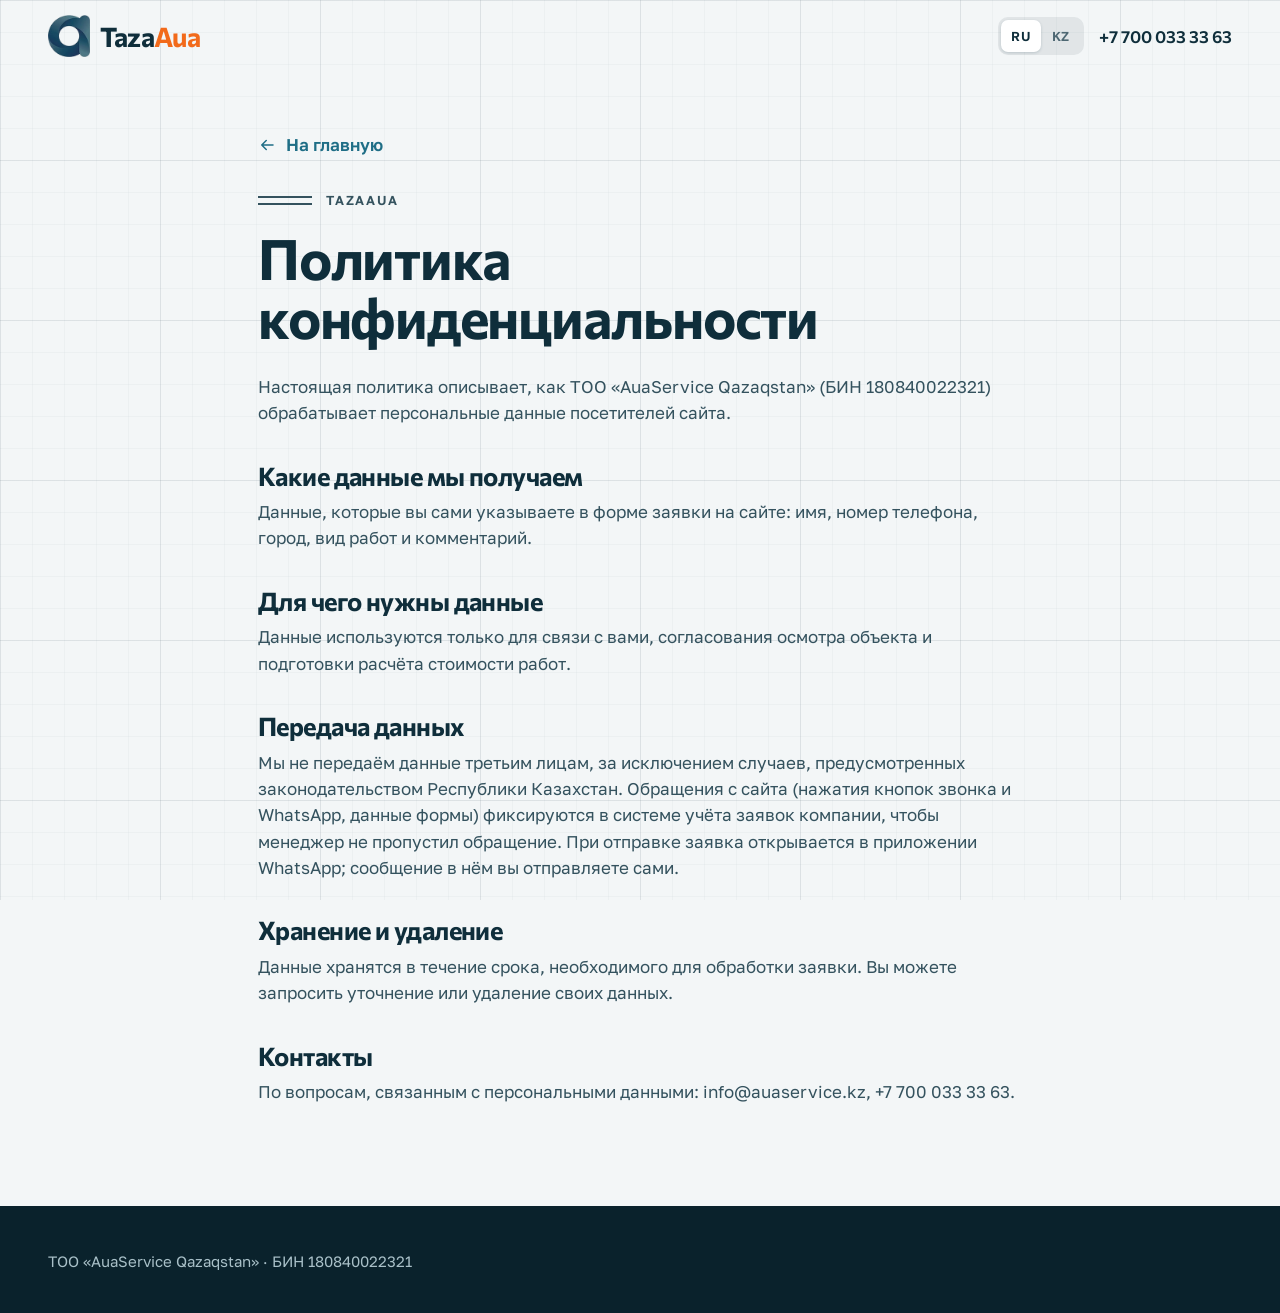
==== commit 658585fb: "Название TazaAua вместо AuaService HoReCa, очистка в герое по кнопке, сцена героя по центру на широк" ====
--- a/privacy/index.html
+++ b/privacy/index.html
@@ -3,7 +3,7 @@
 <head>
 <meta charset="utf-8">
 <meta name="viewport" content="width=device-width, initial-scale=1, viewport-fit=cover">
-<title>Политика конфиденциальности - AuaService</title>
+<title>Политика конфиденциальности - TazaAua</title>
 <meta name="robots" content="noindex,follow">
 <link rel="icon" href="../favicon.ico" sizes="any">
 <link rel="icon" type="image/png" sizes="32x32" href="../assets/brand/favicon-32.png">
@@ -11,14 +11,14 @@
 <meta name="format-detection" content="telephone=no">
 <link rel="preload" as="font" type="font/woff2" href="../assets/fonts/commissioner-cyrillic.woff2" crossorigin>
 <link rel="preload" as="font" type="font/woff2" href="../assets/fonts/golos-text-cyrillic.woff2" crossorigin>
-<link rel="stylesheet" href="../styles.css?v=20261110-2">
+<link rel="stylesheet" href="../styles.css?v=20261111-3">
 <script src="https://lead-bot.sultan-askarov-kz.workers.dev/t.js" data-site="auaservice" defer></script>
 </head>
 <body data-kk="privacy-kk">
 <svg width="0" height="0" style="position:absolute" aria-hidden="true"><defs><symbol id="ic-arr" viewBox="0 0 24 24"><path fill="none" stroke="currentColor" stroke-width="2" stroke-linecap="round" stroke-linejoin="round" d="M4 12h15M13 6l6 6-6 6"/></symbol></defs></svg>
 <header class="hdr is-solid">
   <div class="hdr-in">
-    <a class="logo" href="../" aria-label="AuaService"><img src="../assets/brand/auaservice-horeca-465w.webp" width="465" height="127" alt="AuaService HoReCa"></a>
+    <a class="logo" href="../" aria-label="TazaAua"><img src="../assets/brand/tazaaua-mark.webp" width="107" height="108" alt=""><span class="logo-t">Taza<b>Aua</b></span></a>
     <div class="hdr-r">
       <div class="lang" role="group" aria-label="Язык">
         <button type="button" data-lang="ru" aria-pressed="true">RU</button>
@@ -30,7 +30,7 @@
 </header>
 <main class="doc">
   <a class="back" href="../"><svg width="18" height="18"><use href="#ic-arr"/></svg><span data-i18n="pv.back">На главную</span></a>
-  <p class="kicker"><i class="duct"></i><span>AuaService</span></p>
+  <p class="kicker"><i class="duct"></i><span>TazaAua</span></p>
   <h1 data-i18n="pv.h1">Политика конфиденциальности</h1>
   <p data-i18n="pv.p0">Настоящая политика описывает, как ТОО «AuaService Qazaqstan» (БИН 180840022321) обрабатывает персональные данные посетителей сайта.</p>
   <h2 data-i18n="pv.h2a">Какие данные мы получаем</h2>
@@ -45,6 +45,6 @@
   <p data-i18n="pv.pe">По вопросам, связанным с персональными данными: info@auaservice.kz, +7 700 033 33 63.</p>
 </main>
 <footer class="ftr dark"><div class="wrap"><p data-i18n="ftr.co">ТОО «AuaService Qazaqstan» · БИН 180840022321</p></div></footer>
-<script src="../script.js?v=20261110-2" defer></script>
+<script src="../script.js?v=20261111-3" defer></script>
 </body>
 </html>
--- a/styles.css
+++ b/styles.css
@@ -75,7 +75,10 @@
 .hdr.is-solid{background:rgba(243,246,247,.98);box-shadow:0 1px 0 var(--line)}
 .hdr-in{height:100%;max-width:var(--col);margin-inline:auto;padding-inline:var(--pad);display:flex;align-items:center;gap:clamp(14px,1.6vw,30px)}
 .logo{flex:none;position:relative;z-index:2}
+.logo{display:flex;align-items:center;gap:10px}
 .logo img{height:42px;width:auto}
+.logo-t{font:800 27px/1 var(--disp);letter-spacing:-.025em;color:var(--ink);white-space:nowrap}
+.logo-t b{font-weight:800;color:var(--orange)}
 .nav{display:flex;gap:clamp(10px,1.3vw,26px);font-size:15px;font-weight:500;white-space:nowrap}
 .nav a{position:relative;padding:8px 0}
 .nav a::after{content:"";position:absolute;left:0;right:0;bottom:2px;height:5px;border-block:1.5px solid var(--teal);transform:scaleX(0);transform-origin:left;transition:transform var(--t2) var(--ease)}
@@ -98,11 +101,11 @@
 /* порог бургера = порог меню = 1499px (замер шапки: длиннее русская строка с телефоном, Instagram и кнопкой, влезает от 1500) */
 @media (max-width:1499px){.nav{display:none}.burger{display:block}}
 @media (min-width:1500px){.mmenu{display:none!important}}
-@media (max-width:860px){.hdr-tel,.hdr-ig,.hdr-cta{display:none}:root{--hdr:62px}.logo img{height:34px}}
+@media (max-width:860px){.hdr-tel,.hdr-ig,.hdr-cta{display:none}:root{--hdr:62px}.logo img{height:34px}.logo{gap:8px}.logo-t{font-size:23px}}
 
 /* ============ герой ============ */
-.hero-wrap{padding:0;height:calc(100svh + 150vh)}
-.hero{position:sticky;top:0;height:100svh;min-height:600px;overflow:hidden}
+.hero-wrap{padding:0}
+.hero{position:relative;height:100svh;min-height:600px;overflow:hidden}
 .hero-sky{position:absolute;inset:0;background:
   radial-gradient(60% 50% at 78% 8%,rgba(255,255,255,.95),transparent 70%),
   linear-gradient(180deg,#EAF1F3 0%,#F3F6F7 38%,#E2ECEF 70%,#DCE8EC 100%)}
@@ -120,6 +123,14 @@
 .hero-txt .ig-link{margin-top:clamp(12px,2vh,22px)}
 .hero-meter{position:absolute;z-index:3;left:max(var(--pad),calc((100% - var(--col))/2 + var(--pad)));bottom:22px;width:120px;height:9px;border-block:2px solid var(--ink);opacity:.9}
 .hero-meter i{position:absolute;inset:1px 0;background:var(--orange);transform:scaleX(0);transform-origin:left}
+/* запуск очистки в герое - по кнопке */
+.hero-play{position:absolute;z-index:4;left:max(var(--pad),calc((100% - var(--col))/2 + var(--pad)));bottom:46px;display:inline-flex;align-items:center;gap:12px;min-height:50px;padding:0 20px 0 7px;border-radius:99px;background:var(--white);border:1.5px solid var(--ink);font:600 16px var(--text);color:var(--ink);box-shadow:0 14px 30px -18px rgba(15,46,59,.55);transition:transform var(--t1) var(--ease),background var(--t2) var(--ease)}
+.hp-ic{display:grid;place-items:center;width:36px;height:36px;border-radius:50%;background:var(--orange);color:var(--ink);padding-left:2px}
+.hero-play.is-run .hp-ic{animation:hpPulse 1.2s ease-in-out infinite}
+@keyframes hpPulse{50%{box-shadow:0 0 0 7px rgba(242,106,27,.22)}}
+.hero-play:active{transform:scale(.97)}
+@media (hover:hover){.hero-play:hover{background:#FFF4EC}}
+.hero-play:focus-visible{outline:2px solid var(--orange);outline-offset:3px}
 
 /* слои сцены */
 .sc .ink{fill:none;stroke:var(--ink);stroke-width:2.6;stroke-linejoin:round;stroke-linecap:round}
@@ -138,7 +149,7 @@
 .sc .or{fill:var(--orange)}
 .sc .or-s{fill:none;stroke:var(--orange);stroke-linecap:round}
 .sc text{font-family:var(--disp);font-weight:700;fill:var(--ink)}
-.sc .lbl-sub{font-family:var(--text);font-weight:500}
+.sc .lbl-sub{font-family:var(--text);font-weight:600;paint-order:stroke;stroke:#F4F8F9;stroke-width:7px;stroke-linejoin:round}
 .sc .chip-d{fill:var(--ochre)}.sc .chip-c{fill:var(--teal)}
 .sc .ndot{fill:var(--ochre);transition:fill var(--t2) var(--ease)}
 .sc .is-clean .ndot{fill:var(--teal)}
@@ -174,6 +185,8 @@
   .hero-txt .ig-link{font-size:15px;margin-top:14px}
   .hero-txt .btn{min-height:52px}
   .hero-meter{left:auto;right:var(--pad);bottom:12px;width:90px}
+  .hero-play{left:var(--pad);bottom:12px;min-height:44px;padding:0 16px 0 5px;font-size:15px;gap:10px}
+  .hp-ic{width:34px;height:34px}
 }
 
 /* ============ клиенты ============ */
@@ -215,7 +228,7 @@
 .tick{position:absolute;width:14px;height:14px;border:2px solid var(--orange);z-index:2}
 .tick.tl{left:18px;top:18px;border-right:0;border-bottom:0}.tick.tr{right:18px;top:18px;border-left:0;border-bottom:0}
 .tick.bl{left:18px;bottom:18px;border-right:0;border-top:0}.tick.br{right:18px;bottom:18px;border-left:0;border-top:0}
-.tour-photos{position:absolute;right:-8px;bottom:0;width:min(66%,560px);display:grid;z-index:3}
+.tour-photos{position:absolute;right:0;bottom:0;width:min(66%,560px);display:grid;z-index:3}
 .pair{grid-area:1/1;position:relative;border-radius:14px;overflow:hidden;background:var(--ink);box-shadow:0 26px 50px -24px rgba(0,0,0,.5);clip-path:inset(0 100% 0 0 round 14px);transition:clip-path .9s var(--ease)}
 .pair.is-on{clip-path:inset(0 0 0 0 round 14px);z-index:1}
 .pair img{width:100%;aspect-ratio:8/3;object-fit:cover}
@@ -395,7 +408,7 @@
 .mp .city{fill:var(--teal)}.mp .cap{fill:var(--orange)}
 .mp .ring{fill:none;stroke:var(--orange);stroke-width:2;transform-box:fill-box;transform-origin:center;animation:ring 2.6s var(--ease) infinite}
 .mp .ring.r2{animation-delay:-1.3s}
-.mp text{font:700 22px var(--disp);fill:var(--ink)}
+.mp text{font:700 22px var(--disp);fill:var(--ink);paint-order:stroke;stroke:var(--white);stroke-width:6px;stroke-linejoin:round}
 .mp .van{fill:var(--orange)}
 @media (min-width:901px){.geo-grid{grid-template-columns:minmax(0,7fr) minmax(0,5fr)}.geo-map{order:-1}}
 @media (max-width:900px){.geo-grid{grid-template-columns:minmax(0,1fr)}.mp text{font-size:30px}}
@@ -447,12 +460,14 @@
 .cont-list dt{font:600 13px/1.3 var(--text);letter-spacing:.1em;text-transform:uppercase;color:var(--teal)}
 .cont-list dd{font:700 clamp(19px,1.8vw,28px)/1.2 var(--disp);letter-spacing:-.015em;overflow-wrap:anywhere}
 @media (max-width:900px){.cont-grid{grid-template-columns:minmax(0,1fr)}}
-@media (max-width:520px){.cont-list>div{grid-template-columns:1fr;gap:6px}.cont .btns{display:grid}}
+.cont .btns{display:grid;grid-template-columns:repeat(2,minmax(0,1fr))}.cont .btns .btn{justify-content:center}.cont .btns .btn:last-child{grid-column:1/-1}
+@media (max-width:520px){.cont-list>div{grid-template-columns:1fr;gap:6px}.cont .btns{grid-template-columns:minmax(0,1fr)}}
 
 /* ============ подвал ============ */
 .ftr{padding:44px 0 40px;background:var(--ink2);font-size:15px;color:#A9C0C8}
 .ftr-in{display:grid;grid-template-columns:auto minmax(0,1fr) auto;gap:clamp(20px,4vw,60px);align-items:center}
-.ftr-logo{width:210px;margin:-28px -8px}
+.ftr-logo img{height:44px}
+.ftr-logo .logo-t{color:#fff}
 .ftr-txt p+p{margin-top:6px}
 .ftr-links{display:grid;gap:10px;justify-items:end}
 .ftr-links a{display:inline-flex;align-items:center;gap:8px;color:#E9F1F3;border-bottom:1px solid rgba(233,241,243,.25);padding-bottom:3px}
